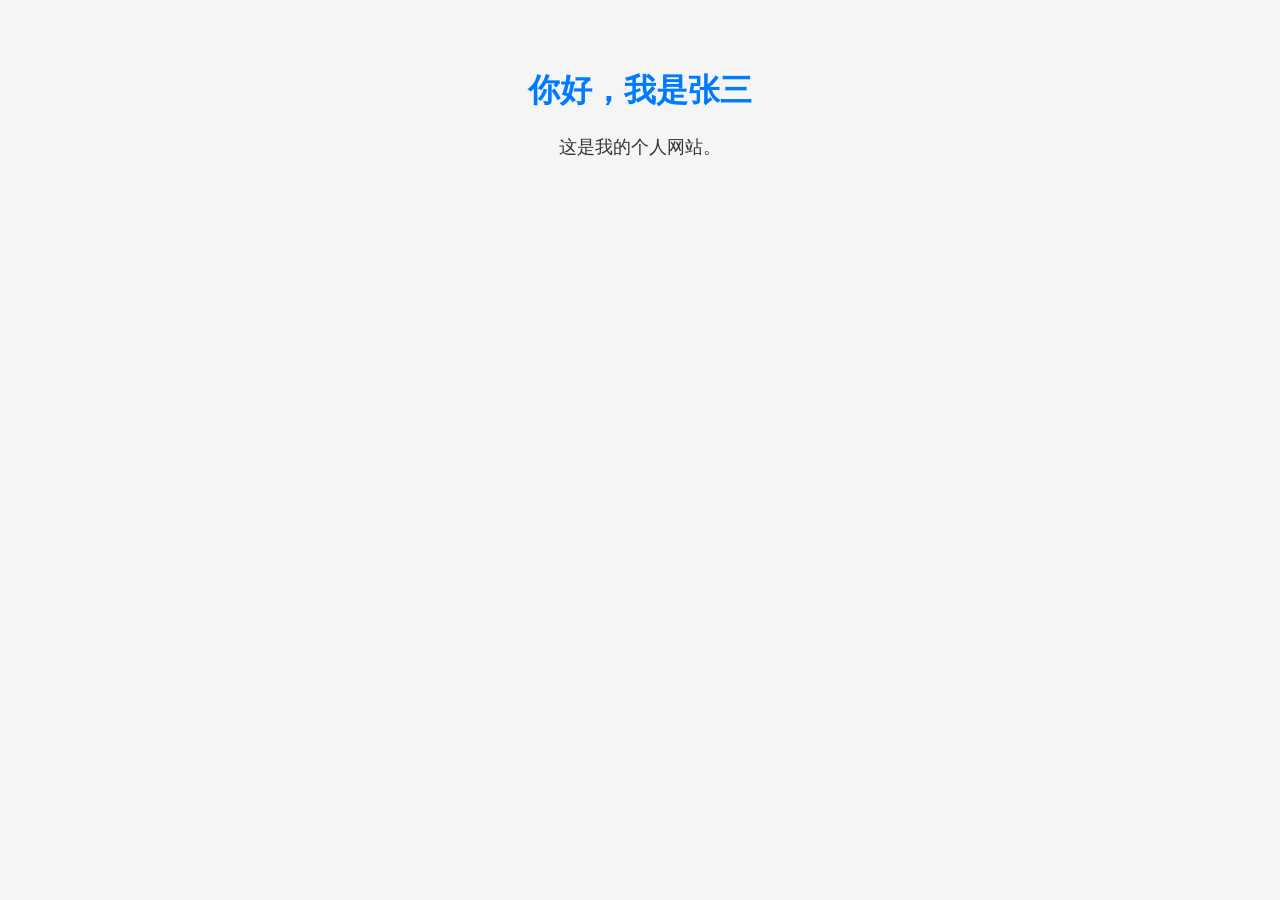
==== index.html @ 21081102 "first commit" ====
<!DOCTYPE html>
<html lang="zh-CN">
<head>
  <meta charset="UTF-8">
  <title>我的个人网站</title>
  <link rel="stylesheet" href="./style.css">
</head>
<body>
  <h1>你好，我是张三</h1>
  <p>这是我的个人网站。</p>

  <script src="./script.js"></script>
</body>
</html>
---- style.css ----
body {
  font-family: Arial, sans-serif;
  background-color: #f5f5f5;
  color: #333;
  text-align: center;
  padding: 40px;
}

h1 {
  color: #007bff;
}

p {
  font-size: 18px;
}
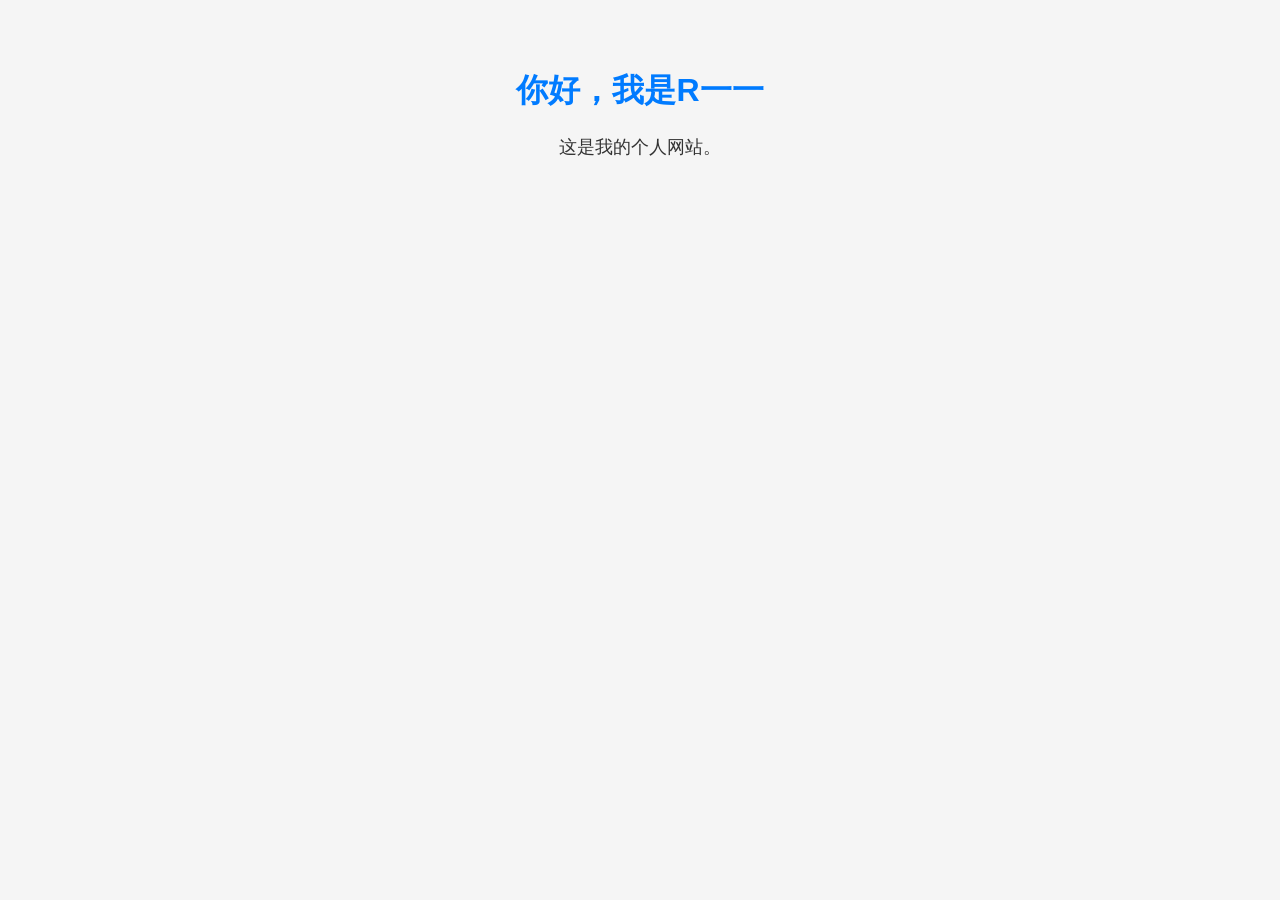
==== commit 154019ac: "Update index.html" ====
--- a/index.html
+++ b/index.html
@@ -6,7 +6,7 @@
   <link rel="stylesheet" href="./style.css">
 </head>
 <body>
-  <h1>你好，我是张三</h1>
+  <h1>你好，我是R一一</h1>
   <p>这是我的个人网站。</p>
 
   <script src="./script.js"></script>
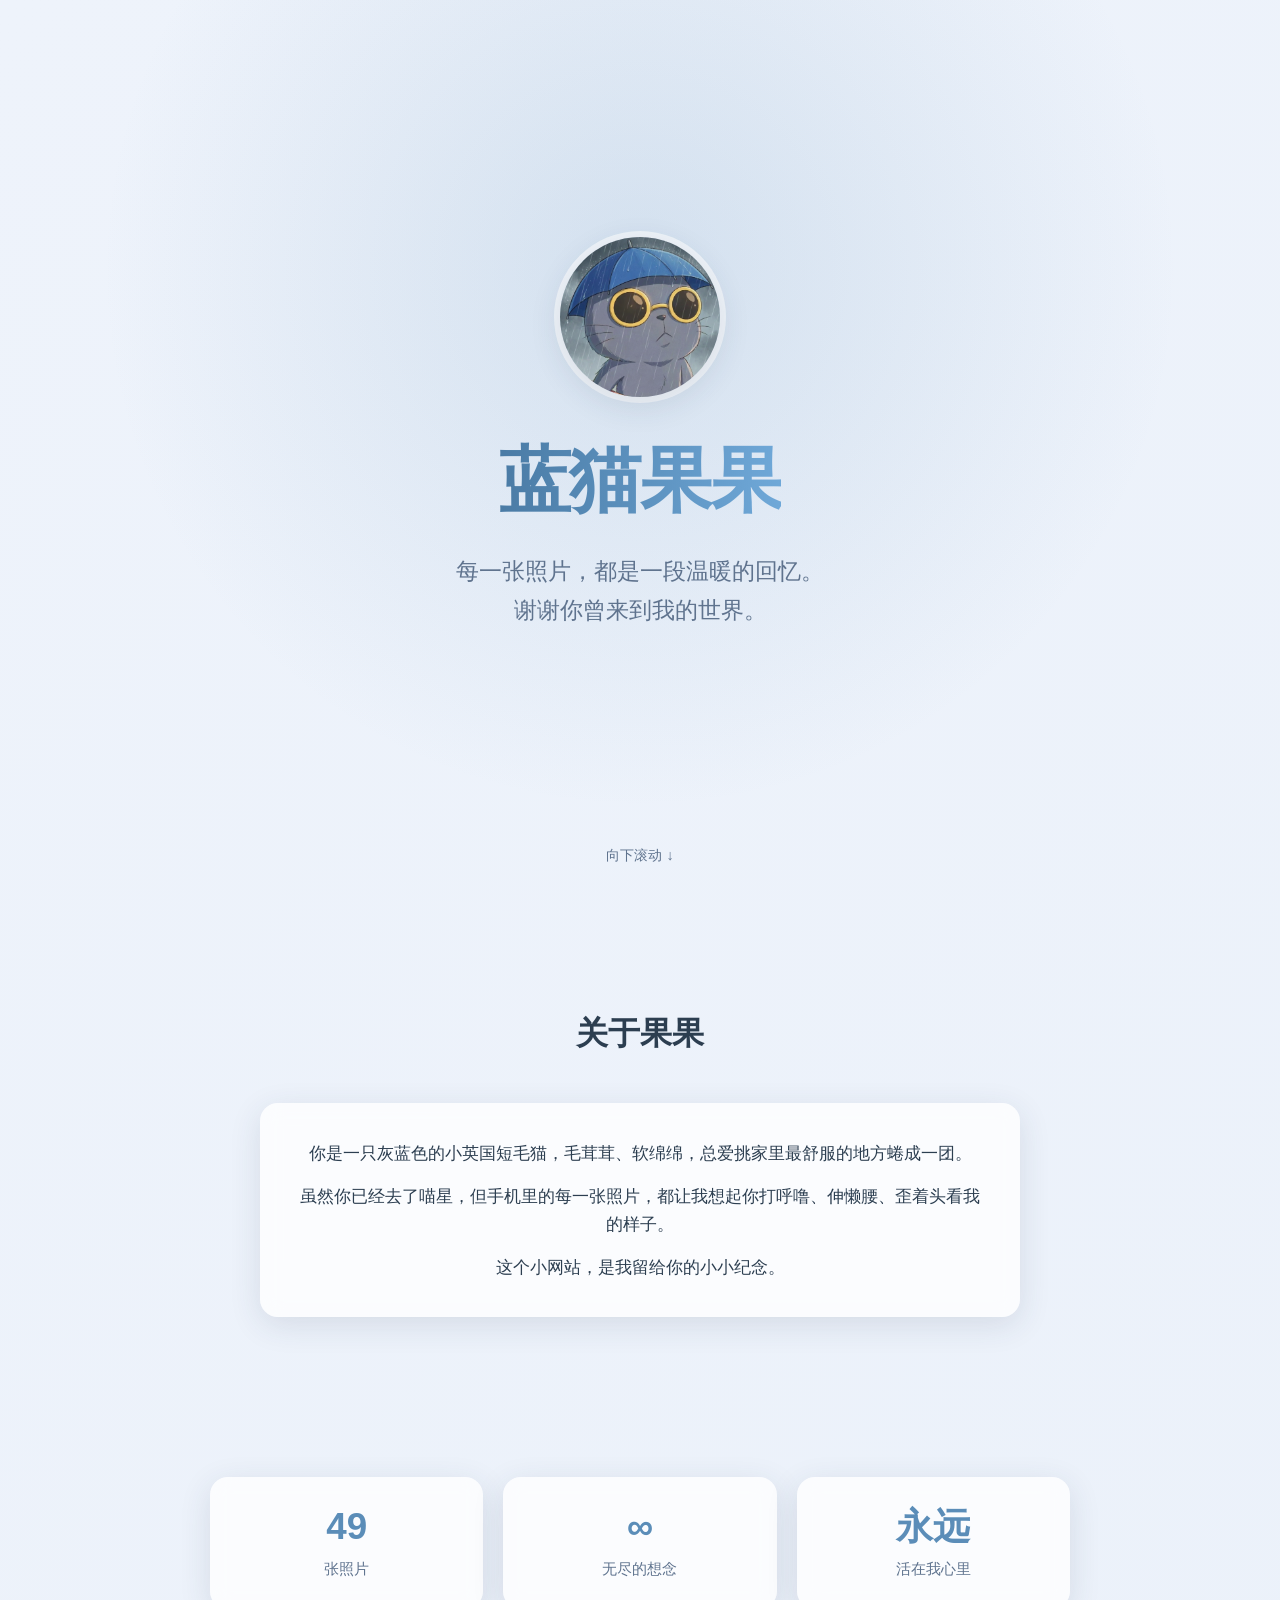
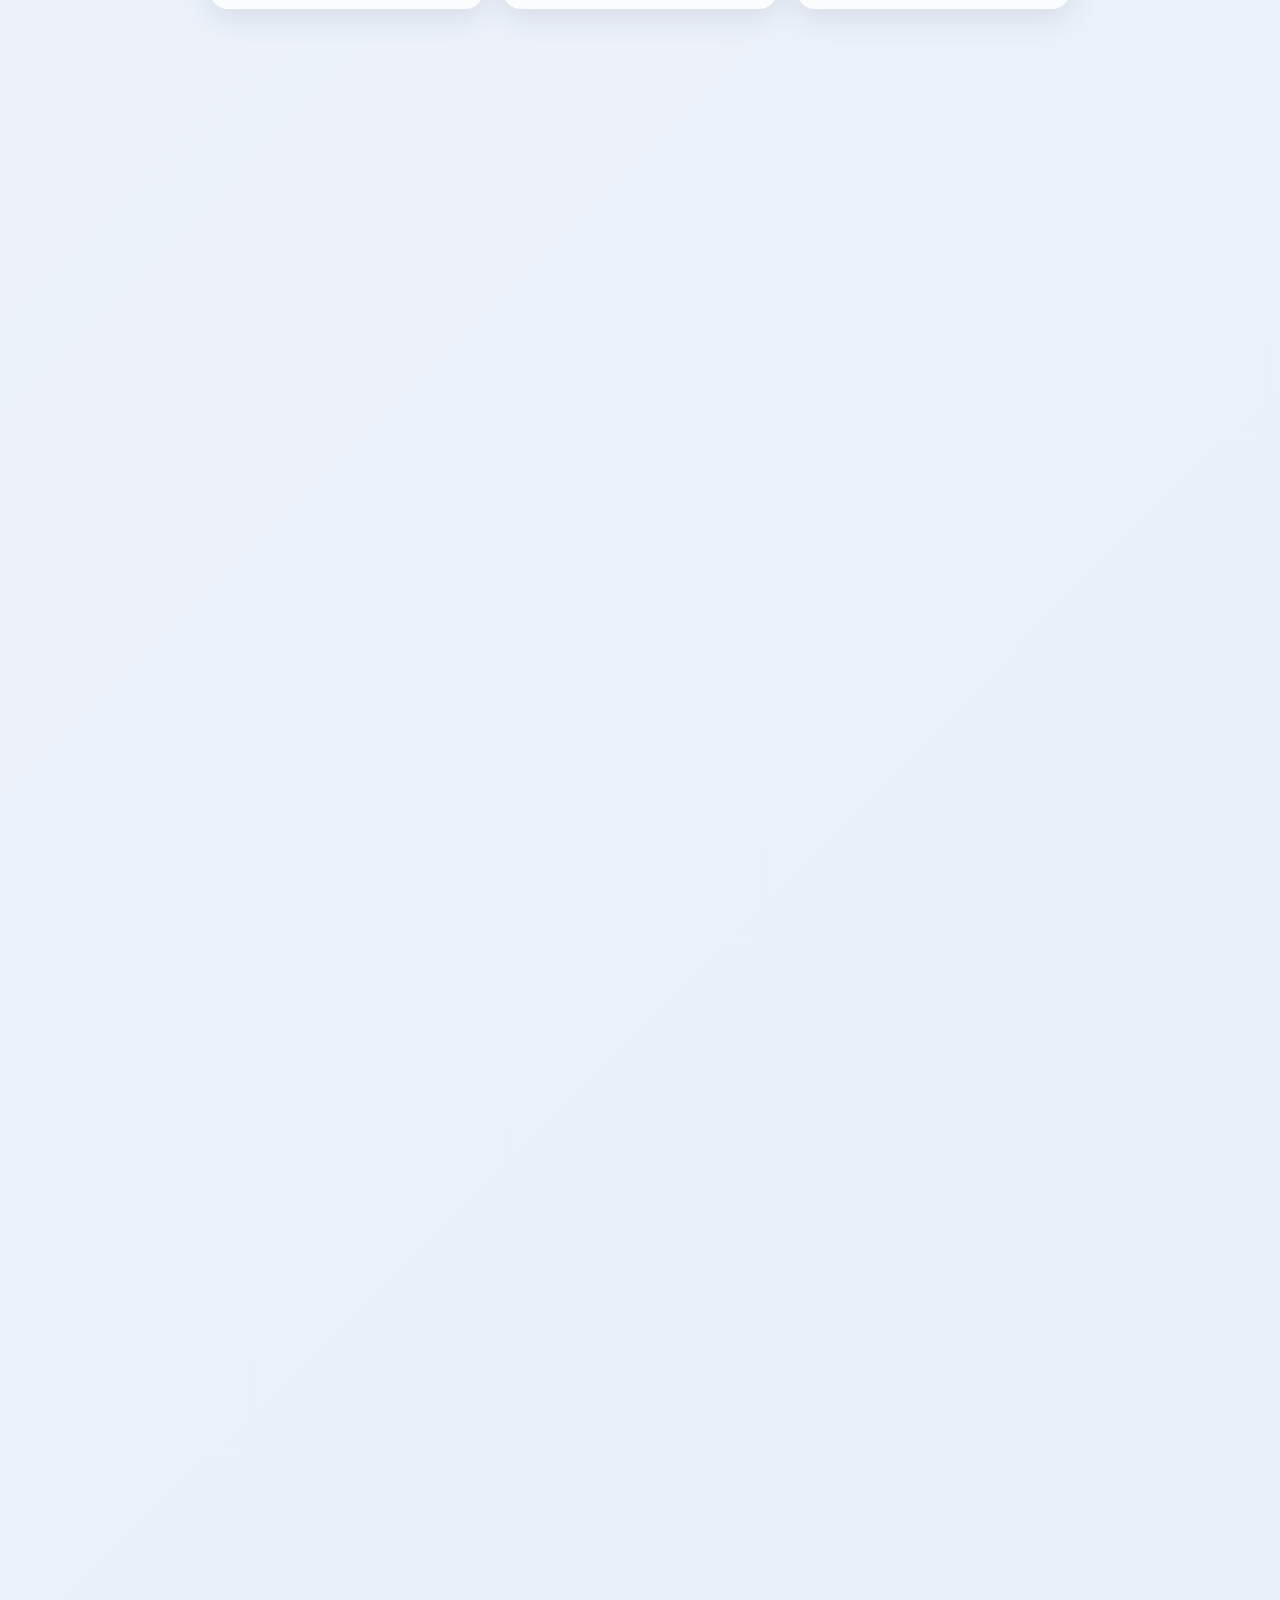
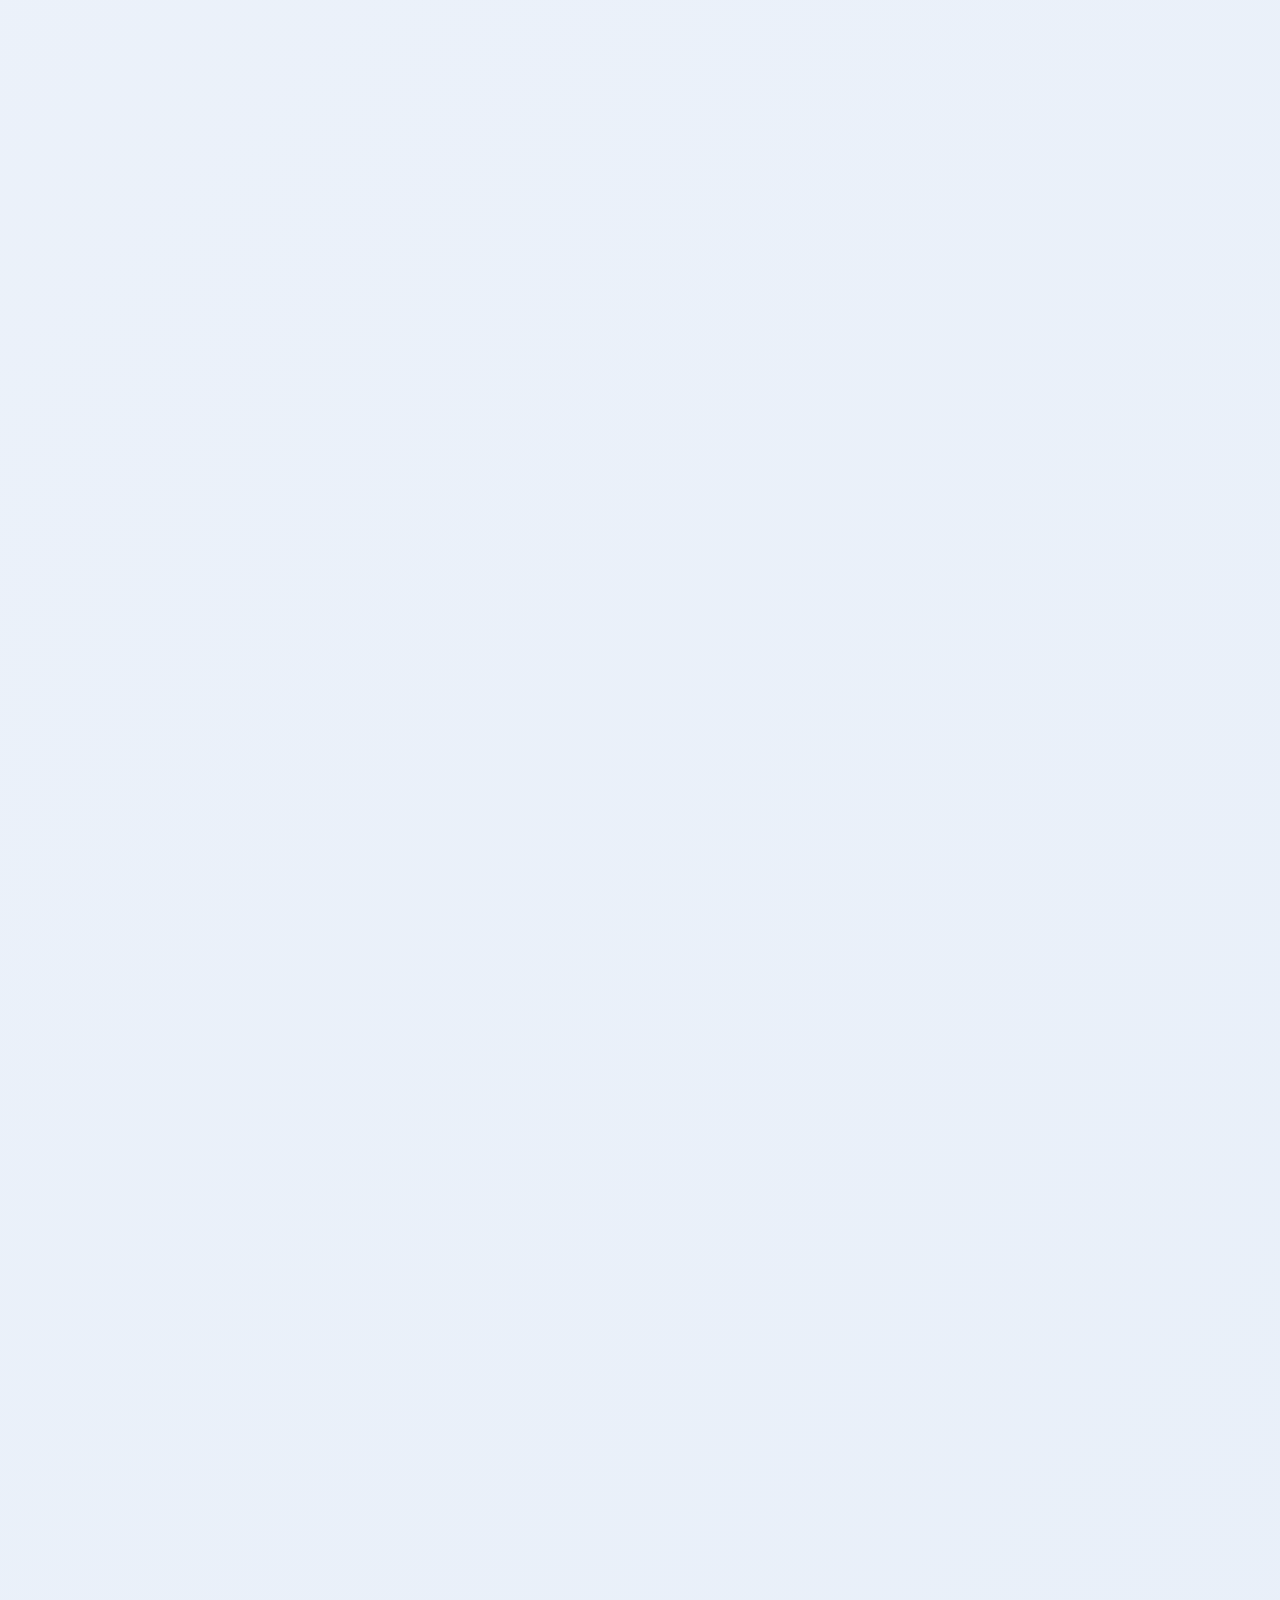
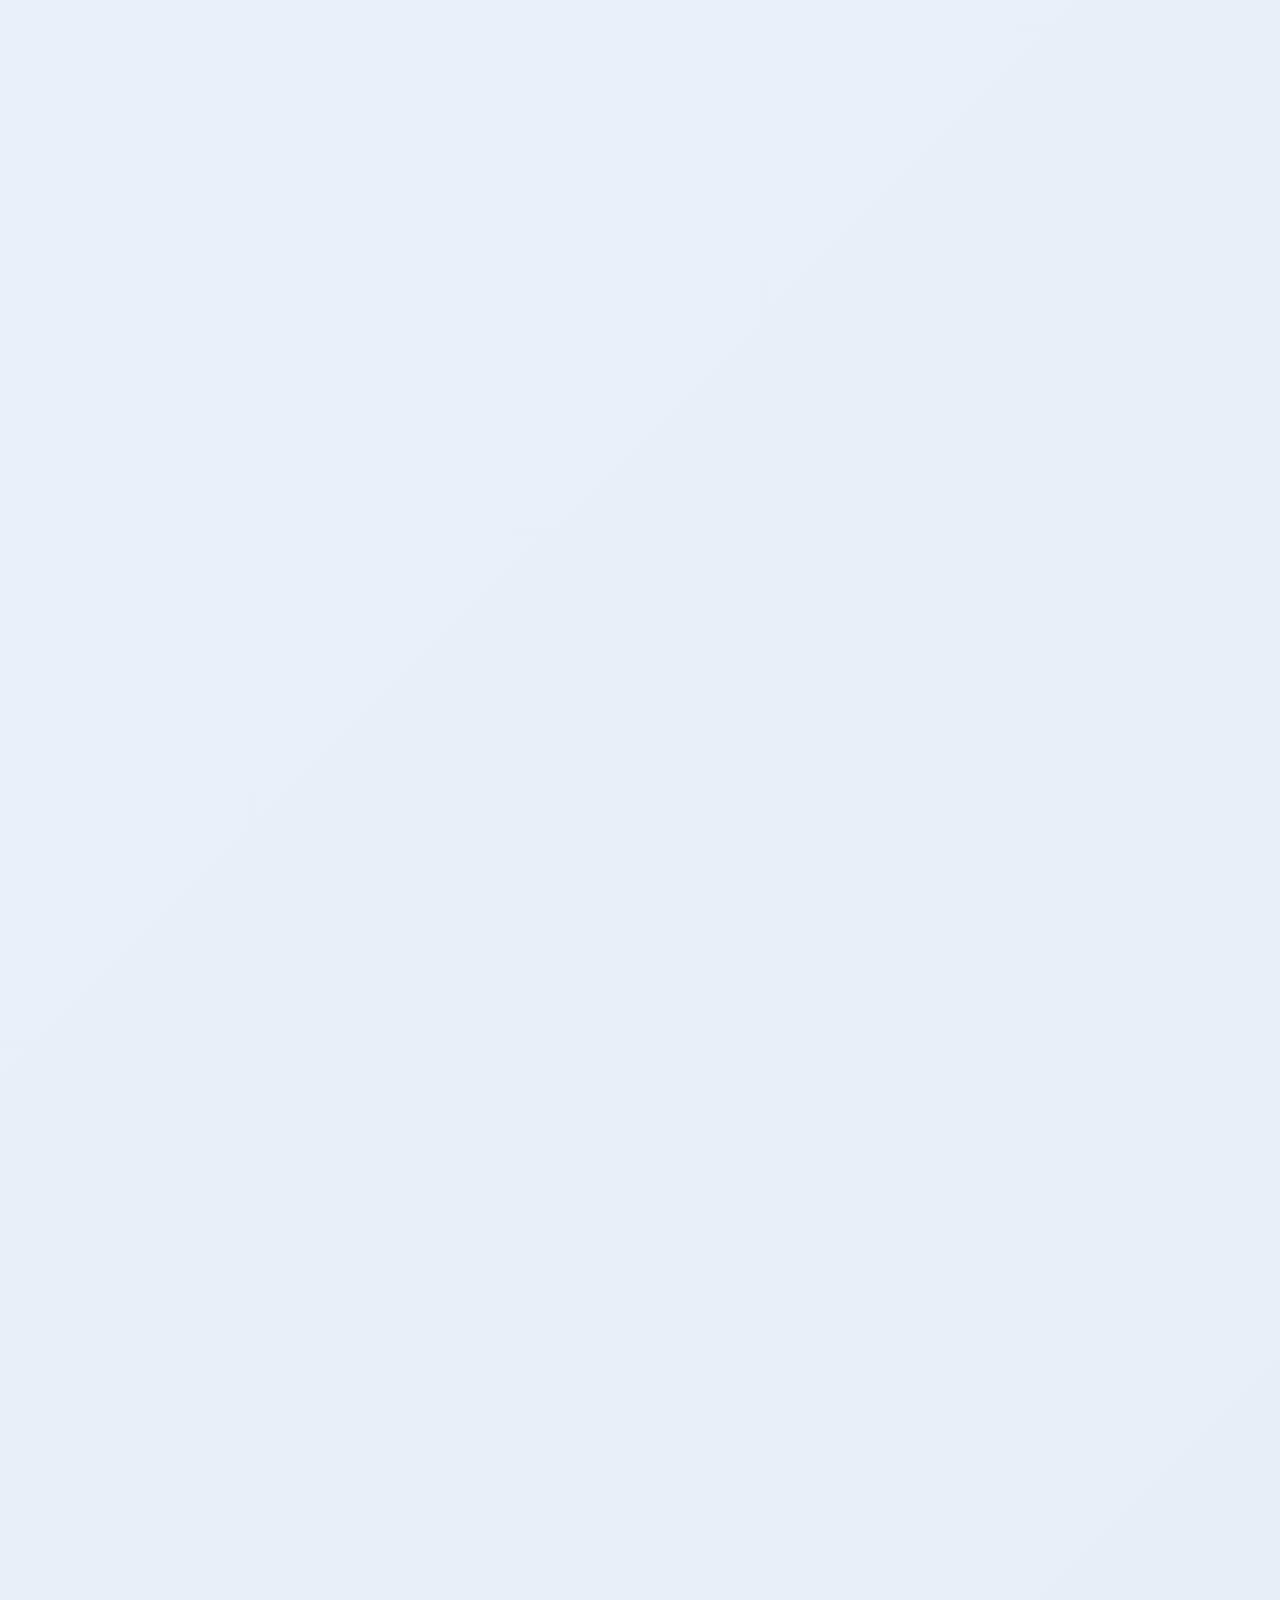
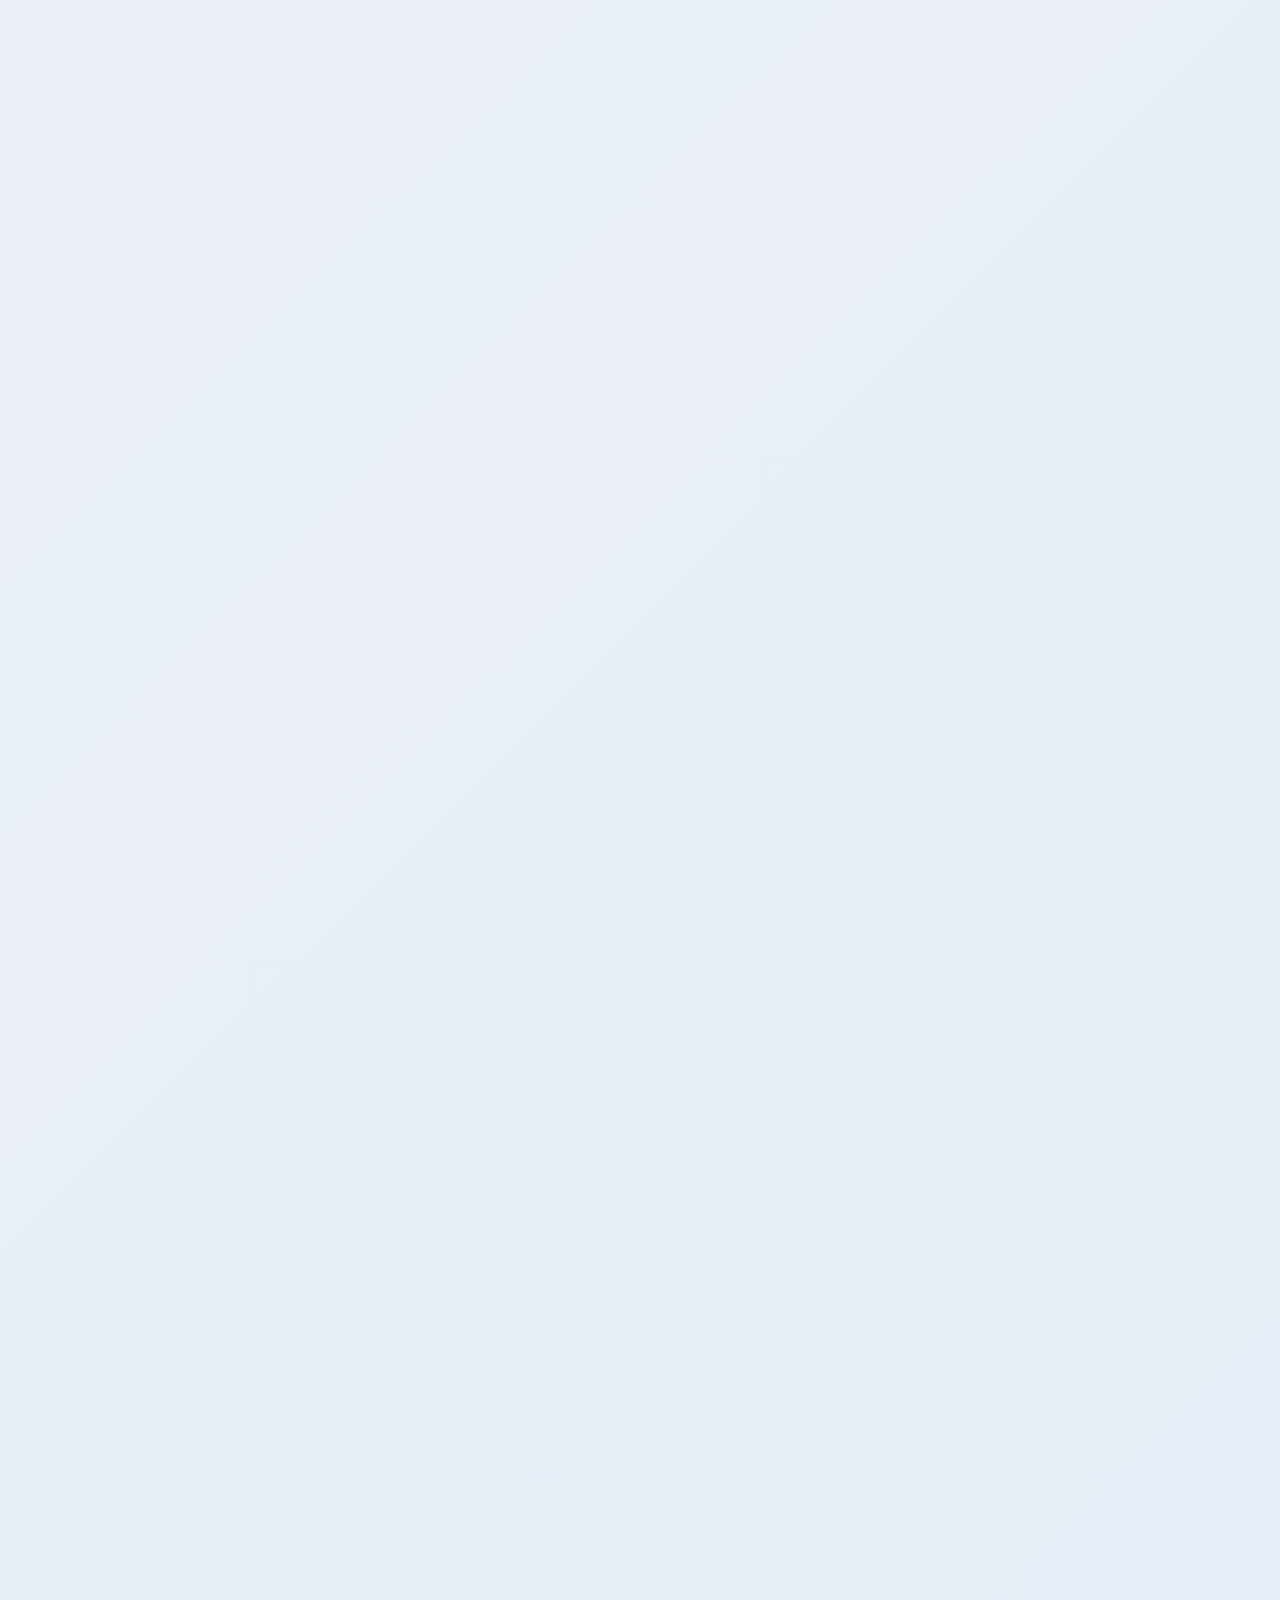
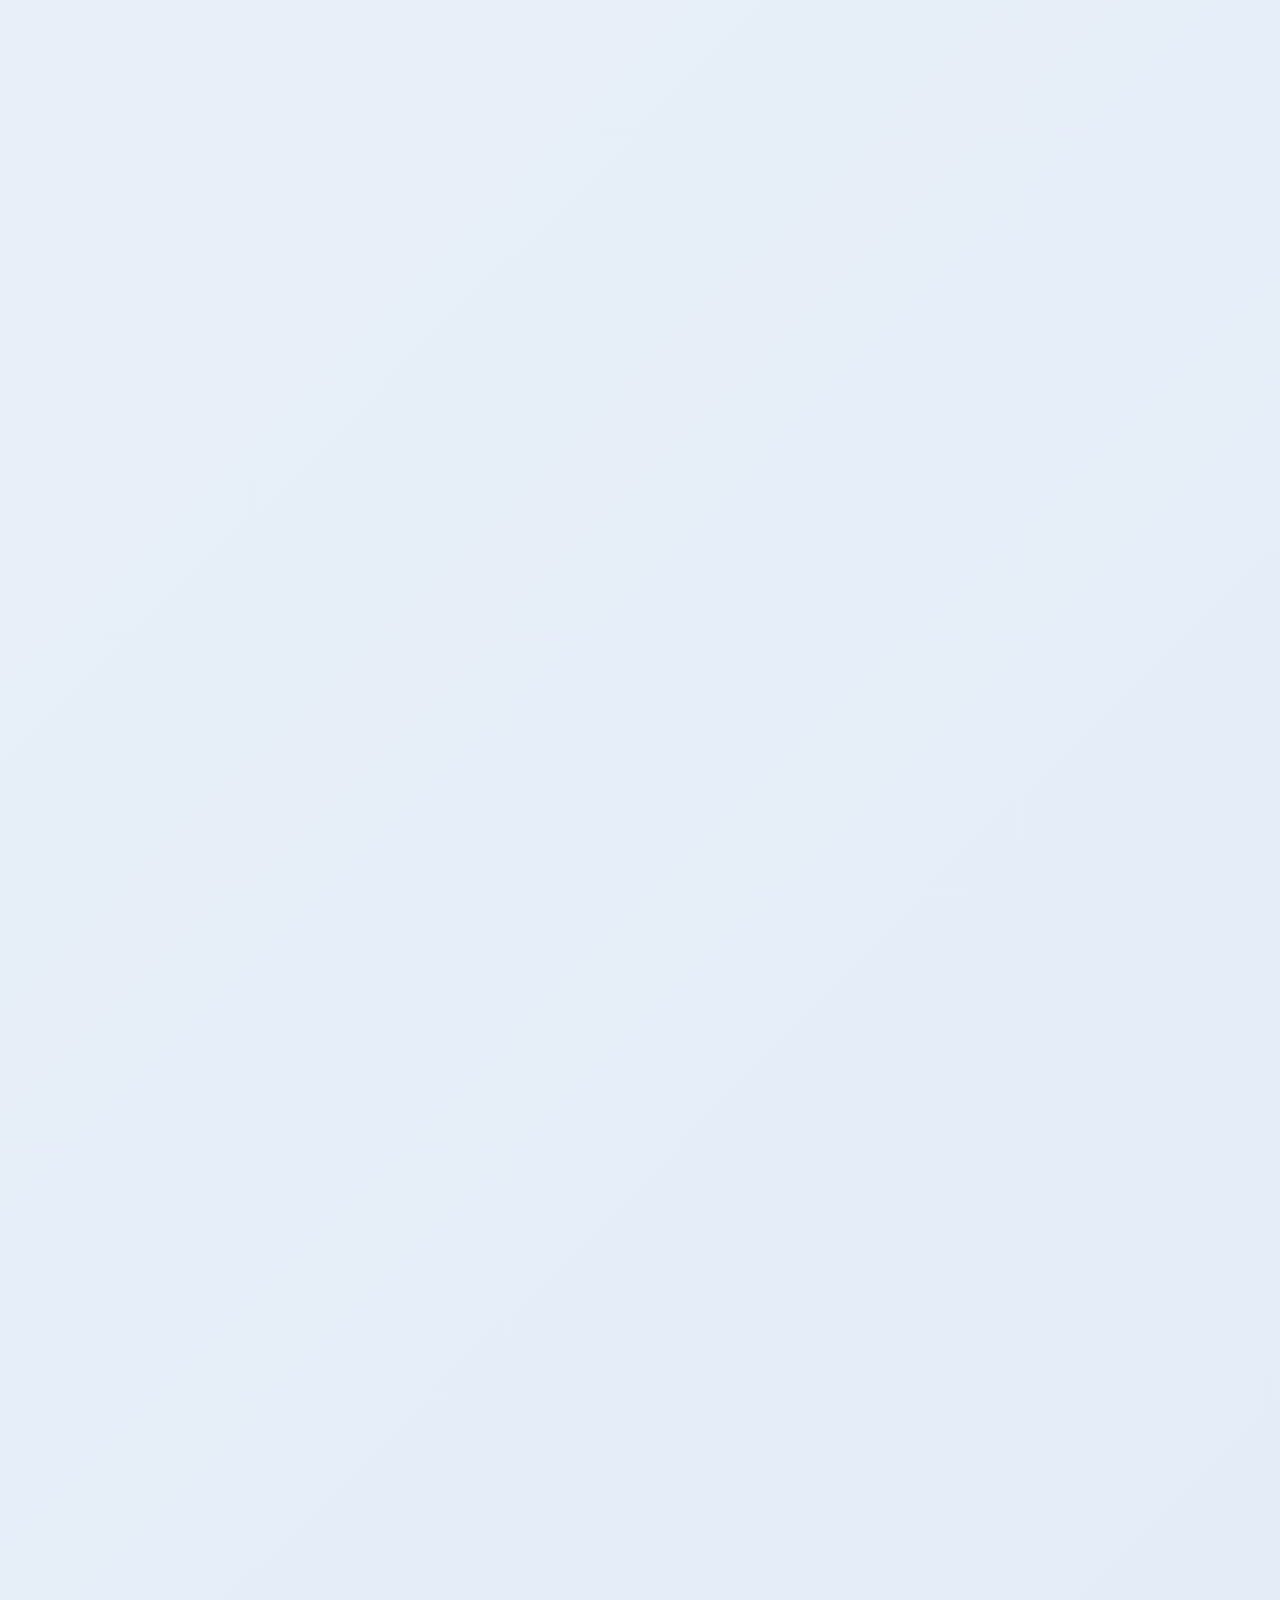
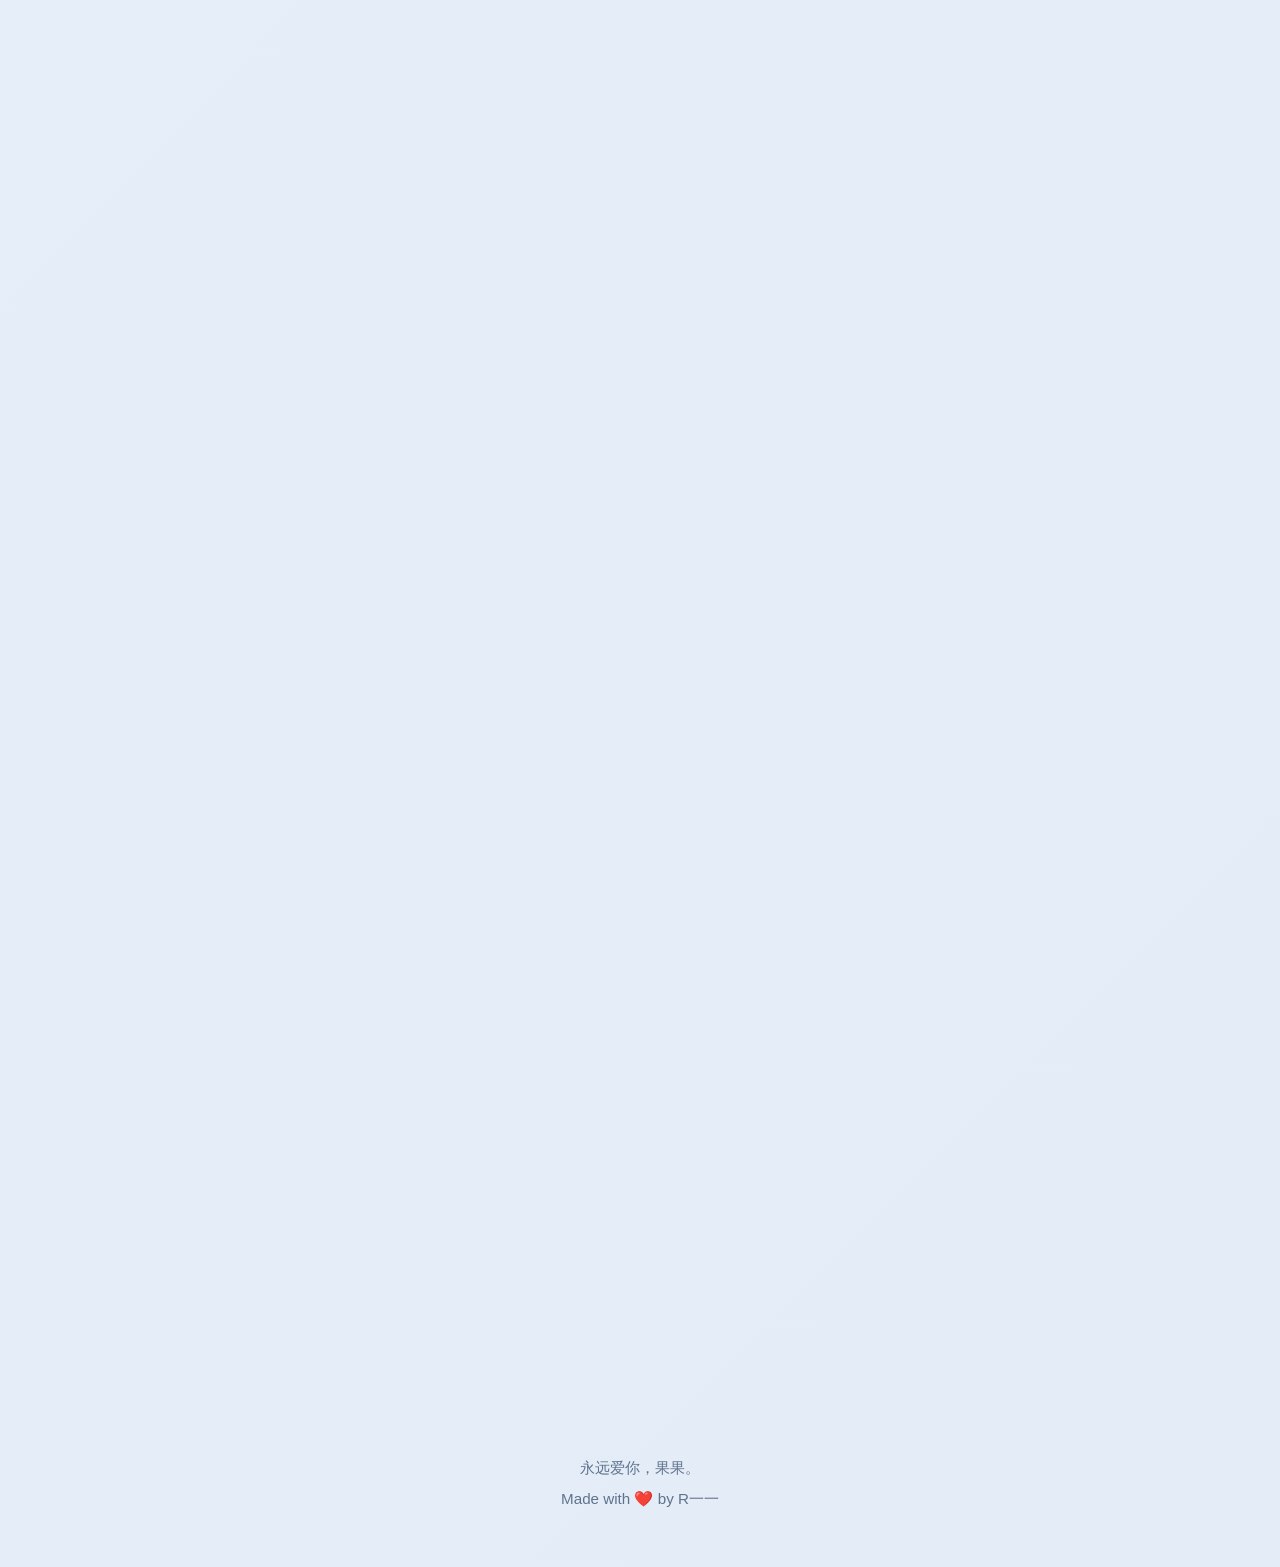
==== commit afc46e37: "蓝猫果果网站改版：新增照片画廊与生成脚本" ====
--- a/index.html
+++ b/index.html
@@ -2,13 +2,54 @@
 <html lang="zh-CN">
 <head>
   <meta charset="UTF-8">
-  <title>我的个人网站</title>
+  <meta name="viewport" content="width=device-width, initial-scale=1.0">
+  <title>蓝猫果果 · 纪念我的小蓝猫</title>
+  <meta name="description" content="纪念我家蓝猫果果的个人网站，收藏我们一起度过的温暖时光。">
   <link rel="stylesheet" href="./style.css">
 </head>
 <body>
-  <h1>你好，我是R一一</h1>
-  <p>这是我的个人网站。</p>
+  <header class="hero">
+    <img src="./images/avatar.png" alt="蓝猫果果" class="hero-avatar">
+    <h1>蓝猫果果</h1>
+    <p class="subtitle">每一张照片，都是一段温暖的回忆。<br>谢谢你曾来到我的世界。</p>
+    <span class="scroll-hint">向下滚动 ↓</span>
+  </header>
+
+  <section id="about" class="reveal">
+    <h2 class="section-title">关于果果</h2>
+    <div class="about-card">
+      <p>你是一只灰蓝色的小英国短毛猫，毛茸茸、软绵绵，总爱挑家里最舒服的地方蜷成一团。</p>
+      <p>虽然你已经去了喵星，但手机里的每一张照片，都让我想起你打呼噜、伸懒腰、歪着头看我的样子。</p>
+      <p>这个小网站，是我留给你的小小纪念。</p>
+    </div>
+  </section>
+
+  <section id="stats" class="reveal">
+    <div class="stats">
+      <div class="stat-card"><div class="stat-number">49</div><div class="stat-label">张照片</div></div>
+      <div class="stat-card"><div class="stat-number">∞</div><div class="stat-label">无尽的想念</div></div>
+      <div class="stat-card"><div class="stat-number">永远</div><div class="stat-label">活在我心里</div></div>
+    </div>
+  </section>
+
+  <section id="gallery" class="reveal">
+    <h2 class="section-title">果果的相册</h2>
+    <div class="gallery" id="galleryGrid"></div>
+  </section>
+
+  <footer>
+    <p>永远爱你，果果。</p>
+    <p>Made with ❤️ by R一一</p>
+  </footer>
+
+  <div class="lightbox" id="lightbox">
+    <button class="btn close" id="closeBtn" aria-label="关闭">✕</button>
+    <button class="btn arrow prev" id="prevBtn" aria-label="上一张">‹</button>
+    <img src="" alt="果果" id="lightboxImg">
+    <button class="btn arrow next" id="nextBtn" aria-label="下一张">›</button>
+    <div class="counter" id="counter">1 / 49</div>
+  </div>
 
   <script src="./script.js"></script>
 </body>
-</html>+</html>
--- a/style.css
+++ b/style.css
@@ -1,15 +1,370 @@
+:root {
+  --bg: #eef3fb;
+  --bg-2: #e3ecf7;
+  --card: rgba(255, 255, 255, 0.78);
+  --text: #2c3e50;
+  --muted: #5f738e;
+  --primary: #5b8db8;
+  --accent: #f4a261;
+  --shadow: 0 8px 32px rgba(43, 59, 80, 0.12);
+  --radius: 18px;
+}
+
+* {
+  box-sizing: border-box;
+}
+
+html {
+  scroll-behavior: smooth;
+}
+
 body {
-  font-family: Arial, sans-serif;
-  background-color: #f5f5f5;
-  color: #333;
-  text-align: center;
-  padding: 40px;
-}
-
-h1 {
-  color: #007bff;
-}
-
-p {
-  font-size: 18px;
-}+  margin: 0;
+  font-family: -apple-system, BlinkMacSystemFont, "PingFang SC", "Microsoft YaHei", "Segoe UI", Roboto, "Helvetica Neue", Arial, sans-serif;
+  background: linear-gradient(135deg, var(--bg) 0%, var(--bg-2) 100%);
+  color: var(--text);
+  line-height: 1.65;
+  min-height: 100vh;
+}
+
+a {
+  color: inherit;
+  text-decoration: none;
+}
+
+/* Hero */
+.hero {
+  min-height: 100vh;
+  display: flex;
+  flex-direction: column;
+  justify-content: center;
+  align-items: center;
+  text-align: center;
+  padding: 40px 24px;
+  position: relative;
+  overflow: hidden;
+}
+
+.hero::before {
+  content: "";
+  position: absolute;
+  inset: 0;
+  background: radial-gradient(circle at 50% 30%, rgba(91, 141, 184, 0.18) 0%, transparent 60%);
+  pointer-events: none;
+}
+
+.hero-avatar {
+  width: 160px;
+  height: 160px;
+  border-radius: 50%;
+  object-fit: cover;
+  box-shadow: var(--shadow), 0 0 0 6px rgba(255, 255, 255, 0.6);
+  animation: float 4s ease-in-out infinite;
+  position: relative;
+  z-index: 1;
+}
+
+@keyframes float {
+  0%, 100% { transform: translateY(0); }
+  50% { transform: translateY(-10px); }
+}
+
+.hero h1 {
+  font-size: clamp(2.6rem, 8vw, 4.5rem);
+  margin: 24px 0 12px;
+  background: linear-gradient(90deg, #4a7ba5, #6fa8d8);
+  -webkit-background-clip: text;
+  -webkit-text-fill-color: transparent;
+  position: relative;
+  z-index: 1;
+  letter-spacing: -0.02em;
+}
+
+.hero .subtitle {
+  font-size: clamp(1.1rem, 3vw, 1.45rem);
+  color: var(--muted);
+  max-width: 580px;
+  margin: 0 auto 32px;
+  position: relative;
+  z-index: 1;
+  line-height: 1.7;
+}
+
+.scroll-hint {
+  position: absolute;
+  bottom: 32px;
+  color: var(--muted);
+  font-size: 0.9rem;
+  animation: bounce 2s infinite;
+  z-index: 1;
+}
+
+@keyframes bounce {
+  0%, 100% { transform: translateY(0); opacity: 0.6; }
+  50% { transform: translateY(8px); opacity: 1; }
+}
+
+/* Sections */
+section {
+  max-width: 1200px;
+  margin: 0 auto;
+  padding: 80px 24px;
+}
+
+.section-title {
+  font-size: 2rem;
+  text-align: center;
+  margin-bottom: 44px;
+  color: var(--text);
+}
+
+/* Stats */
+.stats {
+  display: grid;
+  grid-template-columns: repeat(3, 1fr);
+  gap: 20px;
+  max-width: 860px;
+  margin: 0 auto;
+}
+
+.stat-card {
+  background: var(--card);
+  backdrop-filter: blur(10px);
+  -webkit-backdrop-filter: blur(10px);
+  border-radius: var(--radius);
+  padding: 28px 18px;
+  text-align: center;
+  box-shadow: var(--shadow);
+  transition: transform 0.3s ease, box-shadow 0.3s ease;
+}
+
+.stat-card:hover {
+  transform: translateY(-6px);
+  box-shadow: 0 14px 36px rgba(43, 59, 80, 0.16);
+}
+
+.stat-number {
+  font-size: 2.3rem;
+  font-weight: 700;
+  color: var(--primary);
+  line-height: 1.2;
+}
+
+.stat-label {
+  color: var(--muted);
+  margin-top: 6px;
+  font-size: 0.95rem;
+}
+
+/* About */
+.about-card {
+  background: var(--card);
+  backdrop-filter: blur(10px);
+  -webkit-backdrop-filter: blur(10px);
+  border-radius: var(--radius);
+  padding: 36px;
+  box-shadow: var(--shadow);
+  max-width: 760px;
+  margin: 0 auto;
+  text-align: center;
+  font-size: 1.08rem;
+}
+
+.about-card p {
+  margin: 0 0 14px;
+}
+
+.about-card p:last-child {
+  margin-bottom: 0;
+}
+
+/* Gallery */
+.gallery {
+  column-count: 3;
+  column-gap: 18px;
+}
+
+.gallery-item {
+  break-inside: avoid;
+  margin-bottom: 18px;
+  border-radius: 14px;
+  overflow: hidden;
+  background: #fff;
+  box-shadow: 0 4px 18px rgba(43, 59, 80, 0.1);
+  cursor: zoom-in;
+  transform: translateY(0);
+  transition: transform 0.3s ease, box-shadow 0.3s ease;
+  position: relative;
+}
+
+.gallery-item:focus-visible {
+  outline: 3px solid var(--primary);
+  outline-offset: 2px;
+}
+
+.gallery-item:hover {
+  transform: translateY(-5px);
+  box-shadow: 0 14px 34px rgba(43, 59, 80, 0.18);
+}
+
+.gallery-item img {
+  width: 100%;
+  height: auto;
+  display: block;
+  transition: transform 0.5s ease;
+}
+
+.gallery-item:hover img {
+  transform: scale(1.04);
+}
+
+.gallery-item::after {
+  content: "\2764";
+  position: absolute;
+  inset: 0;
+  display: flex;
+  align-items: center;
+  justify-content: center;
+  font-size: 2.5rem;
+  color: rgba(255, 255, 255, 0.92);
+  background: rgba(91, 141, 184, 0.25);
+  opacity: 0;
+  transition: opacity 0.3s ease;
+  pointer-events: none;
+}
+
+.gallery-item:hover::after {
+  opacity: 1;
+}
+
+/* Reveal animations */
+.reveal {
+  opacity: 0;
+  transform: translateY(28px);
+  transition: opacity 0.8s cubic-bezier(0.22, 1, 0.36, 1), transform 0.8s cubic-bezier(0.22, 1, 0.36, 1);
+}
+
+.reveal.active {
+  opacity: 1;
+  transform: translateY(0);
+}
+
+/* Lightbox */
+.lightbox {
+  display: none;
+  position: fixed;
+  inset: 0;
+  background: rgba(18, 24, 32, 0.96);
+  z-index: 100;
+  padding: 20px;
+}
+
+.lightbox.active {
+  display: flex;
+  align-items: center;
+  justify-content: center;
+}
+
+.lightbox img {
+  max-width: 92vw;
+  max-height: 86vh;
+  object-fit: contain;
+  border-radius: 8px;
+  box-shadow: 0 20px 60px rgba(0, 0, 0, 0.45);
+}
+
+.lightbox .btn {
+  position: absolute;
+  background: rgba(255, 255, 255, 0.12);
+  border: none;
+  color: #fff;
+  width: 48px;
+  height: 48px;
+  border-radius: 50%;
+  font-size: 1.6rem;
+  cursor: pointer;
+  display: flex;
+  align-items: center;
+  justify-content: center;
+  transition: background 0.2s ease, transform 0.2s ease;
+  user-select: none;
+}
+
+.lightbox .btn:hover {
+  background: rgba(255, 255, 255, 0.28);
+  transform: scale(1.08);
+}
+
+.lightbox .close {
+  top: 20px;
+  right: 20px;
+  font-size: 1.4rem;
+}
+
+.lightbox .arrow {
+  top: 50%;
+  transform: translateY(-50%);
+}
+
+.lightbox .arrow:hover {
+  transform: translateY(-50%) scale(1.08);
+}
+
+.lightbox .prev {
+  left: 16px;
+}
+
+.lightbox .next {
+  right: 16px;
+}
+
+.lightbox .counter {
+  position: absolute;
+  bottom: 22px;
+  left: 50%;
+  transform: translateX(-50%);
+  color: rgba(255, 255, 255, 0.85);
+  font-size: 0.95rem;
+  letter-spacing: 0.04em;
+}
+
+/* Footer */
+footer {
+  text-align: center;
+  padding: 70px 24px 50px;
+  color: var(--muted);
+  font-size: 0.95rem;
+}
+
+footer p {
+  margin: 6px 0;
+}
+
+/* Responsive */
+@media (max-width: 900px) {
+  .gallery { column-count: 2; }
+  .stats { grid-template-columns: 1fr; max-width: 420px; }
+}
+
+@media (max-width: 560px) {
+  .gallery { column-count: 1; }
+  .hero-avatar { width: 130px; height: 130px; }
+  .about-card { padding: 26px 22px; }
+  .lightbox .arrow {
+    top: auto;
+    bottom: 70px;
+    transform: none;
+  }
+  .lightbox .arrow:hover { transform: scale(1.08); }
+  .lightbox .prev { left: 20px; }
+  .lightbox .next { right: 20px; }
+}
+
+@media (prefers-reduced-motion: reduce) {
+  *, *::before, *::after {
+    animation-duration: 0.01ms !important;
+    animation-iteration-count: 1 !important;
+    transition-duration: 0.01ms !important;
+  }
+  html { scroll-behavior: auto; }
+}
